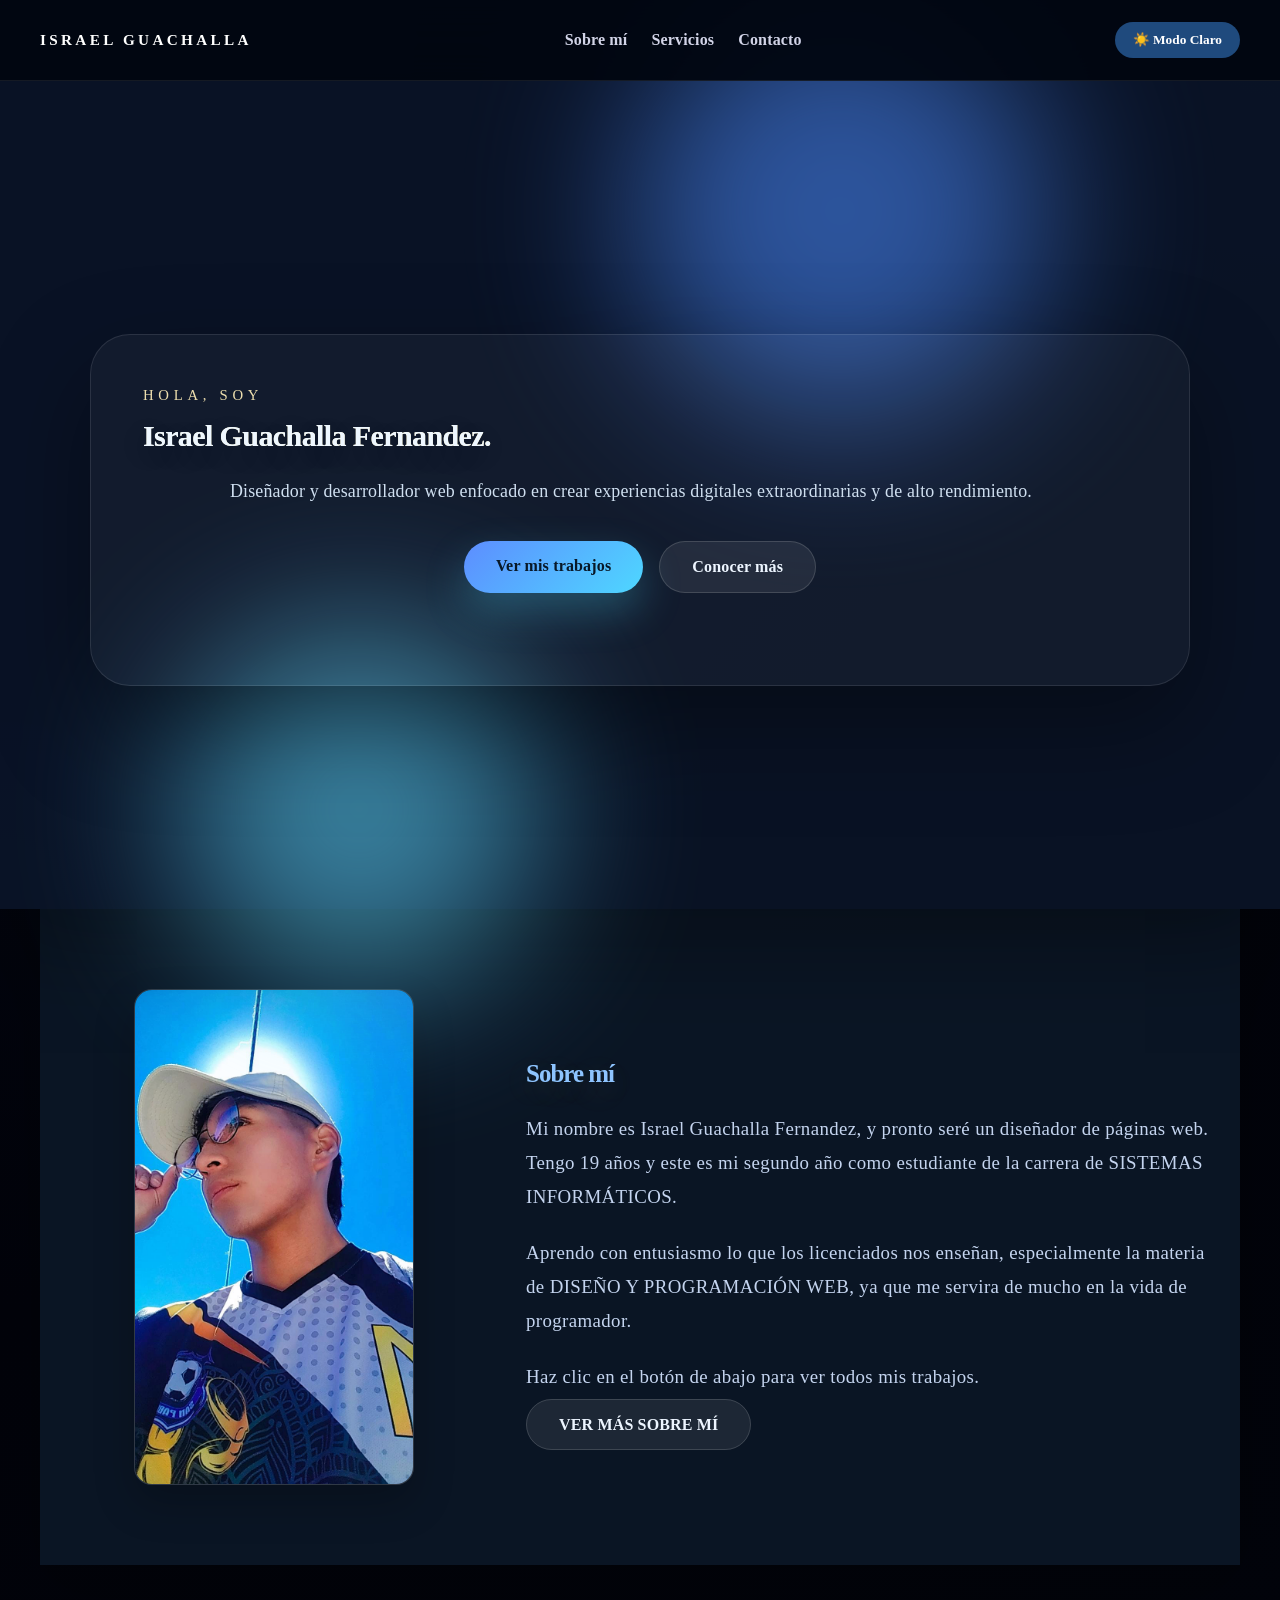
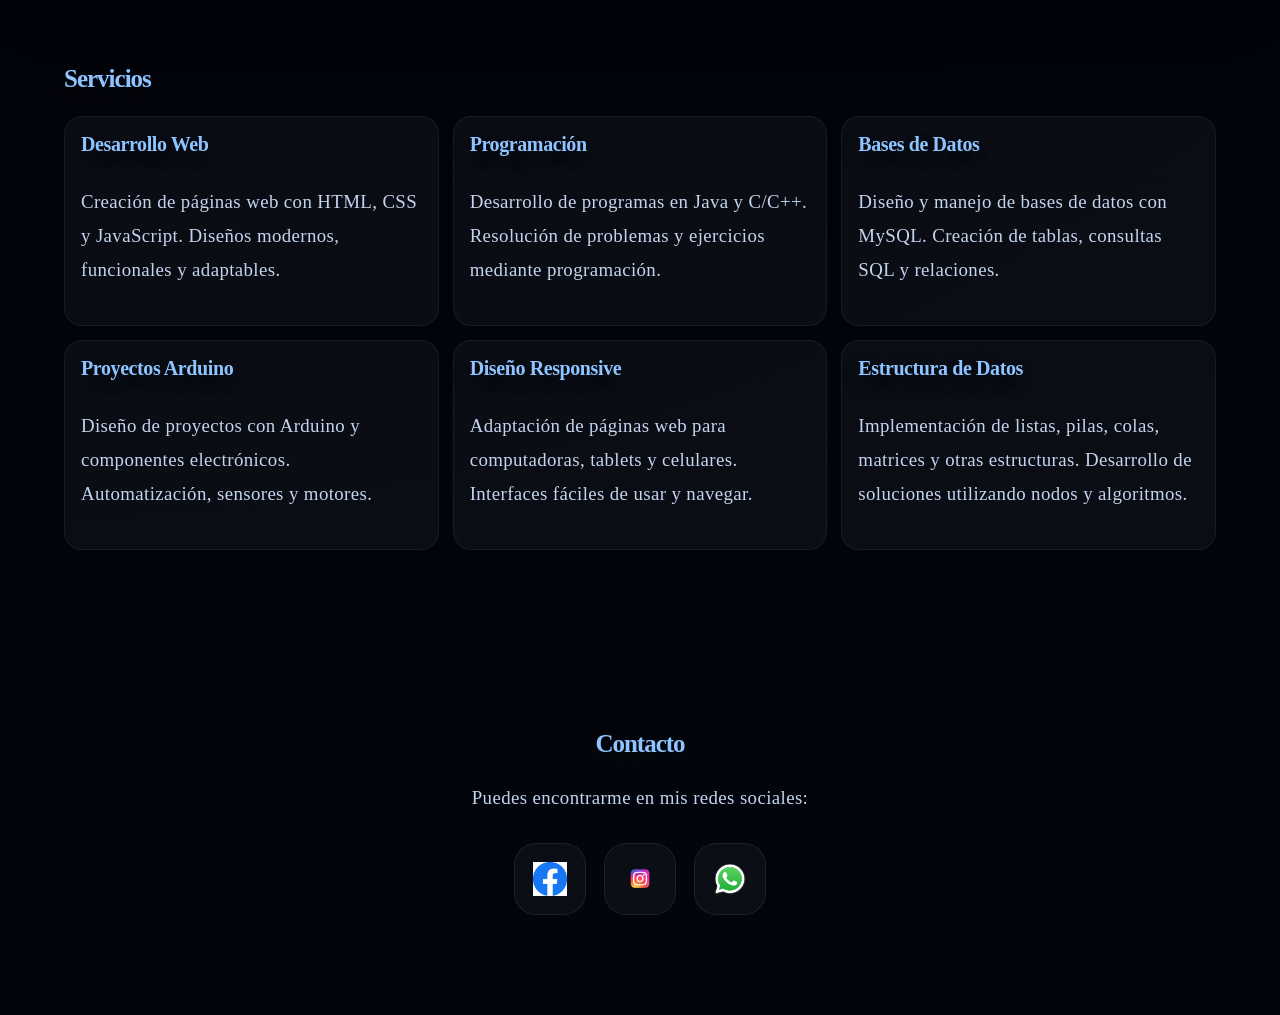
==== index.html @ 0d84df18 "Add files via upload" ====
<!DOCTYPE html>
<html lang="es">
<head>
  <meta charset="UTF-8" />
  <meta name="viewport" content="width=device-width, initial-scale=1.0">
  <title>Israel G.F</title>
  <link rel="stylesheet" href="miBlog.css">
  </head>
<body>

  <!-- Navegación -->
  <header>
    <div class="brand">Israel Guachalla </div>
    <nav>
      <a href="#sobre">Sobre mí</a>
      <a href="#servicios">Servicios</a>
      <a href="contacto.html">Contacto</a>
    </nav>
    <button class="modo-toggle" id="modoToggle">🌙 Modo Oscuro</button>
  </header>

  <!-- Portada -->
  <section class="hero">
    <div class="hero-inner">
      <div class="hero-subtitle">Hola, soy</div>
      <h1 class="hero-title">Israel Guachalla Fernandez.</h1>
      <p class="hero-description">Diseñador y desarrollador web enfocado en crear experiencias digitales extraordinarias y de alto rendimiento.</p>
      <div class="hero-actions">
        <a href="mis-trabajos.html" class="btn-primary" target="_blank">Ver mis trabajos</a>
        <a href="sobre-mi.html" class="btn-secondary">Conocer más</a>
      </div>
    </div>
  </section>

  <!-- Sobre mí -->
  <section class="sobre-mi" id="sobre">
    <div class="sobre-mi-inner">
      <img src="yo2.jpeg" alt="Foto de Israel">
      <div class="sobre-mi-content">
        <h2>Sobre mí</h2>
        <p>Mi nombre es Israel Guachalla Fernandez, y pronto seré un diseñador de páginas web. Tengo 19 años y este es mi segundo año como estudiante de la carrera de SISTEMAS INFORMÁTICOS.</p>
        <p>Aprendo con entusiasmo lo que los licenciados nos enseñan, especialmente la materia de DISEÑO Y PROGRAMACIÓN WEB, ya que me servira de mucho en la vida de programador.</p>
        <p>Haz clic en el botón de abajo para ver todos mis trabajos.</p>
        <a href="sobre-mi.html" class="btn-secondary">VER MÁS SOBRE MÍ</a>
      </div>
    </div>
  </section>

  <!-- Servicios -->
  <section class="servicios" id="servicios">
    <h2>Servicios</h2>
    <div class="servicio-grid">
      <div class="caja">
        <h3>Desarrollo Web</h3>
        <p>Creación de páginas web con HTML, CSS y JavaScript. Diseños modernos, funcionales y adaptables.</p>
      </div>

      <div class="caja">
        <h3>Programación</h3>
        <p>Desarrollo de programas en Java y C/C++. Resolución de problemas y ejercicios mediante programación.</p>
      </div>

      <div class="caja">
        <h3>Bases de Datos</h3>
        <p>Diseño y manejo de bases de datos con MySQL. Creación de tablas, consultas SQL y relaciones.</p>
      </div>

      <div class="caja">
        <h3>Proyectos Arduino</h3>
        <p>Diseño de proyectos con Arduino y componentes electrónicos. Automatización, sensores y motores.</p>
      </div>

      <div class="caja">
        <h3>Diseño Responsive</h3>
        <p>Adaptación de páginas web para computadoras, tablets y celulares. Interfaces fáciles de usar y navegar.</p>
      </div>

      <div class="caja">
        <h3>Estructura de Datos</h3>
        <p>Implementación de listas, pilas, colas, matrices y otras estructuras. Desarrollo de soluciones utilizando nodos y algoritmos.</p>
      </div>

    </div>

  </section>

  <!-- Contacto -->
  <section id="contacto" class="contacto">
    <h2>Contacto</h2>
    <p>Puedes encontrarme en mis redes sociales:</p>
    <div class="redes">
      <a href="https://www.facebook.com/share/1B2pwtHwh8/" target="_blank">
        <img src="face.png" alt="Facebook">
      </a>
      <a href="https://www.instagram.com/d22_azzr.fx?igsh=MmNqcXRwdzZ0enEx" target="_blank">
        <img src="Instagram.png" alt="Instagram">
      </a>
      <a href="https://wa.me/59165571851" target="_blank">
        <img src="whatsapp.webp" alt="WhatsApp">
      </a>
    </div>
  </section>

  <!-- Script para alternar modo (persistente: 'modo' = 'dark'|'light') -->
  <script>
    const botonModo = document.getElementById('modoToggle');
    const body = document.body;

    // Aplicar modo guardado (dark | light). Por defecto 'dark'
    const modoGuardado = localStorage.getItem('modo') || 'dark';
    if (modoGuardado === 'dark') {
      body.classList.add('dark-mode');
      body.classList.remove('light-mode');
      botonModo.textContent = '☀️ Modo Claro';
    } else {
      body.classList.add('light-mode');
      body.classList.remove('dark-mode');
      botonModo.textContent = '🌙 Modo Oscuro';
    }

    botonModo.addEventListener('click', () => {
      if (body.classList.contains('dark-mode')) {
        // Pasar a claro
        body.classList.remove('dark-mode');
        body.classList.add('light-mode');
        localStorage.setItem('modo', 'light');
        botonModo.textContent = '🌙 Modo Oscuro';
      } else {
        // Pasar a oscuro
        body.classList.remove('light-mode');
        body.classList.add('dark-mode');
        localStorage.setItem('modo', 'dark');
        botonModo.textContent = '☀️ Modo Claro';
      }
    });
  </script>
  <script src="js1.js"></script>

</body>
</html>
---- miBlog.css ----
*, *::before, *::after {
  box-sizing: border-box;
}

body {
  font-family: 'Inter', 'Poppins', system-ui, -apple-system, BlinkMacSystemFont, 'Segoe UI', sans-serif;
  margin: 0;
  min-height: 100vh;
  color: #edf5ff;
  background: radial-gradient(circle at top, rgba(16, 82, 214, 0.14) 0%, rgba(10, 18, 44, 0.96) 30%, #02050e 100%);
  overflow-x: hidden;
  letter-spacing: 0.01em;
  text-rendering: optimizeLegibility;
  -webkit-font-smoothing: antialiased;
  -moz-osx-font-smoothing: grayscale;
}

body::before {
  content: "";
  position: fixed;
  inset: 0;
  background: radial-gradient(circle at top right, rgba(93, 215, 255, 0.06), transparent 22%), radial-gradient(circle at left bottom, rgba(92, 151, 255, 0.08), transparent 24%);
  pointer-events: none;
  z-index: -1;
}

body, button, input, textarea, select {
  font-family: inherit;
}

h1, h2, h3 {
  color: #f3f8ff;
  letter-spacing: -0.02em;
  text-shadow: 0 8px 30px rgba(0, 0, 0, 0.18);
}

p, a, li, span {
  color: rgba(224, 234, 255, 0.92);
}

header {
  position: sticky;
  top: 0;
  z-index: 10;
  display: flex;
  align-items: center;
  justify-content: space-between;
  padding: 22px 40px;
  gap: 20px;
  background: rgba(5, 12, 25, 0.88);
  backdrop-filter: blur(20px);
  border-bottom: 1px solid rgba(255, 255, 255, 0.08);
}

.brand {
  color: #ffffff;
  font-weight: 800;
  letter-spacing: 0.22em;
  text-transform: uppercase;
  font-size: 0.95rem;
}

nav {
  display: flex;
  align-items: center;
  gap: 24px;
  flex-wrap: wrap;
}

nav a {
  text-decoration: none;
  color: rgba(221, 223, 243, 0.95);
  font-weight: 600;
  transition: color 0.2s ease, transform 0.2s ease;
}

nav a:hover {
  color: #84c1ff;
  transform: translateY(-1px);
}

.modo-toggle {
  padding: 10px 18px;
  border: none;
  border-radius: 999px;
  background: rgba(255, 255, 255, 0.08);
  color: #eef5ff;
  font-weight: 700;
  cursor: pointer;
  transition: background 0.2s ease, transform 0.2s ease;
}

.modo-toggle:hover {
  background: rgba(255, 255, 255, 0.16);
  transform: translateY(-1px);
}

.hero {
  display: grid;
  place-items: center;
  min-height: 92vh;
  padding: 90px 32px 60px;
  position: relative;
}

.hero::before,
.hero::after {
  content: "";
  position: absolute;
  border-radius: 50%;
  filter: blur(80px);
  opacity: 0.55;
}

.hero::before {
  width: 420px;
  height: 420px;
  top: -80px;
  right: 18%;
  background: #4b8bff;
}

.hero::after {
  width: 360px;
  height: 360px;
  bottom: -80px;
  left: 14%;
  background: #5fd8ff;
}

.hero-inner {
  position: relative;
  width: 100%;
  max-width: 1100px;
  padding: 52px;
  border-radius: 40px;
  background: linear-gradient(180deg, rgba(7, 15, 40, 0.95), rgba(5, 10, 22, 0.88));
  border: 1px solid rgba(255, 255, 255, 0.1);
  box-shadow: 0 40px 100px rgba(0, 0, 0, 0.35);
  overflow: hidden;
  z-index: 1;
}

.hero-subtitle {
  text-transform: uppercase;
  letter-spacing: 0.32em;
  color: #f9e9b5;
  font-size: 0.92rem;
  margin-bottom: 18px;
  opacity: 0.95;
}

.hero-title {
  font-size: clamp(3rem, 6vw, 5.5rem);
  line-height: 0.95;
  margin: 0 0 24px;
  background: linear-gradient(90deg, #fff7d1 0%, #ffe79a 40%, #ffd564 100%);
  -webkit-background-clip: text;
  background-clip: text;
  color: transparent;
}

.hero-description {
  max-width: 820px;
  margin: 0 auto 34px;
  color: rgba(245, 238, 220, 0.96);
  font-size: 1.12rem;
  line-height: 1.9;
}

.hero-actions {
  display: flex;
  flex-wrap: wrap;
  justify-content: center;
  gap: 16px;
  margin-bottom: 40px;
}

.btn-primary,
.btn-secondary {
  padding: 16px 32px;
  border-radius: 999px;
  text-decoration: none;
  font-weight: 700;
  transition: transform 0.2s ease, box-shadow 0.2s ease, background 0.2s ease;
}

.btn-primary {
  background: linear-gradient(135deg, #5d8dff, #4ed7ff);
  color: #081828;
  box-shadow: 0 18px 40px rgba(78, 215, 255, 0.28);
}

.btn-secondary {
  background: rgba(255, 255, 255, 0.08);
  color: #edf5ff;
  border: 1px solid rgba(255, 255, 255, 0.14);
}

.btn-primary:hover,
.btn-secondary:hover,
.modo-toggle:hover {
  transform: translateY(-1px);
}

.hero-cards {
  display: grid;
  grid-template-columns: repeat(4, minmax(0, 1fr));
  gap: 22px;
  margin-top: 12px;
}

.card {
  border-radius: 24px;
  overflow: hidden;
  border: 1px solid rgba(255, 255, 255, 0.08);
  background: rgba(255, 255, 255, 0.04);
  box-shadow: 0 24px 60px rgba(0, 0, 0, 0.24);
  transition: transform 0.25s ease, border-color 0.25s ease;
}

.card:hover {
  transform: translateY(-6px);
  border-color: rgba(94, 150, 255, 0.32);
}

.card img {
  width: 100%;
  height: 180px;
  object-fit: cover;
  display: block;
}

.card-body {
  padding: 18px 20px 24px;
}

.card-title {
  margin: 0 0 10px;
  font-size: 1rem;
  color: #eef7ff;
}

.card-text {
  margin: 0;
  color: #b7c5e9;
  font-size: 0.95rem;
  line-height: 1.7;
}

.sobre-mi,
.servicios,
.contacto {
  padding: 80px 24px;
  max-width: 1200px;
  margin: 0 auto;
}

.sobre-mi-inner {
  display: grid;
  grid-template-columns: minmax(280px, 420px) minmax(320px, 1fr);
  gap: 42px;
  align-items: center;
}

.sobre-mi img {
  width: 100%;
  max-width: 280px;
  display: block;
  margin: 0 auto;
  border-radius: 18px;
  border: 1px solid rgba(255, 255, 255, 0.12);
  box-shadow: 0 18px 40px rgba(0, 0, 0, 0.22);
  object-fit: cover;
}

.sobre-mi-content h2 {
  font-size: clamp(3rem, 4vw, 4rem);
  margin-bottom: 24px;
  color: #fff8e0;
  letter-spacing: -0.04em;
  line-height: 1.05;
  text-shadow: 0 8px 30px rgba(255, 233, 166, 0.18);
}

.servicios h2,
.contacto h2 {
  font-size: clamp(3rem, 4vw, 4rem);
  margin-bottom: 24px;
  color: #fff8e0;
  letter-spacing: -0.04em;
  line-height: 1.05;
  text-shadow: 0 8px 30px rgba(255, 233, 166, 0.18);
}

.sobre-mi-content p,
.caja p,
.contacto p {
  color: rgba(248, 244, 230, 0.96);
  line-height: 2;
  margin-bottom: 22px;
  font-size: 1.18rem;
  letter-spacing: 0.02em;
  max-width: 780px;
}

.servicio-grid {
  display: grid;
  grid-template-columns: repeat(3, 1fr);
  gap: 14px;
  align-items: start;
}

.caja {
  padding: 16px;
  border-radius: 18px;
  background: rgba(255, 255, 255, 0.035);
  border: 1px solid rgba(255, 255, 255, 0.06);
  transition: transform 0.2s ease, background 0.2s ease;
  min-height: 160px;
  display: flex;
  flex-direction: column;
  justify-content: flex-start;
}

.caja:hover {
  transform: translateY(-3px);
  background: rgba(95, 144, 255, 0.08);
}

.caja h3 {
  margin-top: 0;
  font-size: 1.12rem;
  color: #eef7ff;
  margin-bottom: 10px;
}

/* Responsive: 2 columns on medium screens, 1 on small */
@media (max-width: 980px) {
  .servicio-grid {
    grid-template-columns: repeat(2, 1fr);
    gap: 12px;
  }
  .caja {
    min-height: 140px;
    padding: 14px;
  }
}

@media (max-width: 640px) {
  .servicio-grid {
    grid-template-columns: 1fr;
    gap: 12px;
  }
  .caja {
    min-height: auto;
    padding: 12px;
  }
}

.contacto {
  text-align: center;
  padding-bottom: 100px;
}

.contacto p {
  max-width: 660px;
  margin: 0 auto 28px;
}

.redes {
  display: flex;
  justify-content: center;
  flex-wrap: wrap;
  gap: 18px;
}

.redes a {
  width: 72px;
  height: 72px;
  display: inline-flex;
  align-items: center;
  justify-content: center;
  border-radius: 22px;
  background: rgba(255, 255, 255, 0.06);
  border: 1px solid rgba(255, 255, 255, 0.08);
  transition: transform 0.2s ease, background 0.2s ease;
}

.redes a:hover {
  transform: translateY(-3px);
  background: rgba(255, 255, 255, 0.12);
}

.redes img {
  width: 34px;
  height: 34px;
  object-fit: contain;
}

@media (max-width: 1024px) {
  .hero-cards {
    grid-template-columns: repeat(2, minmax(0, 1fr));
  }
}

@media (max-width: 760px) {
  header {
    padding: 18px 20px;
    flex-direction: column;
    align-items: flex-start;
  }

  nav {
    gap: 16px;
  }

  .hero {
    padding: 70px 20px 50px;
  }

  .hero-inner {
    padding: 36px;
  }

  .hero-cards {
    grid-template-columns: 1fr;
  }

  .sobre-mi-inner {
    grid-template-columns: 1fr;
  }

  .servicios,
  .contacto,
  .sobre-mi {
    padding: 60px 20px;
  }
}

body.dark-mode {
  background: radial-gradient(circle at top left, #030715 0%, #02030a 45%, #02050c 100%);
  color: #d9e6f2;
}

body.dark-mode header {
  background: rgba(2, 7, 18, 0.94);
}

body.dark-mode .hero-inner,
body.dark-mode .card,
body.dark-mode .caja,
body.dark-mode .sobre-mi img,
body.dark-mode .redes a {
  background: rgba(255, 255, 255, 0.04);
}

body.dark-mode .hero-description,
body.dark-mode .card-text,
body.dark-mode .caja p,
body.dark-mode .sobre-mi-content p,
body.dark-mode .contacto p {
  color: #c4d4ef;
}

body.dark-mode .modo-toggle {
  background-color: #1f4a7d;
  color: white;
}

body.dark-mode .hero {
  background: rgba(10, 20, 40, 0.92);
  border-color: rgba(255, 255, 255, 0.12);
  color: #e5effb;
  box-shadow: 0 35px 90px rgba(0, 0, 0, 0.35);
}

body.dark-mode .hero h1 {
  color: #eef7ff;
}

body.dark-mode .hero p {
  color: #cfdff0;
}

body.dark-mode .hero .btn {
  background-color: #4d7fc4;
}

body.dark-mode .sobre-mi {
  background: rgba(12, 24, 40, 0.88);
  box-shadow: 0 25px 70px rgba(0, 0, 0, 0.25);
}

body.dark-mode .sobre-mi h2,
body.dark-mode .servicios h2,
body.dark-mode .contacto h2,
body.dark-mode .caja h3 {
  color: #8ec4ff;
}

/* Modo claro — fondo totalmente blanco y alto contraste */
body.light-mode {
  background: #ffffff;
  color: #0b1220;
}

/* Quitar los degradados decorativos cuando está en modo claro */
body.light-mode::before {
  background: none;
}

body.light-mode header {
  background: #ffffff;
  color: #0b1220;
  border-bottom: 1px solid rgba(15,23,36,0.06);
}

body.light-mode .hero-inner,
body.light-mode .card,
body.light-mode .caja,
body.light-mode .sobre-mi img,
body.light-mode .redes a,
body.light-mode main,
body.light-mode .contacto-contenedor {
  background: #ffffff;
  color: #0b1220;
  border-color: rgba(15,23,36,0.06);
  box-shadow: 0 12px 30px rgba(2,6,23,0.06);
}

body.light-mode .hero-description,
body.light-mode .card-text,
body.light-mode .caja p,
body.light-mode .sobre-mi-content p,
body.light-mode .contacto p {
  color: #0f1724;
}

body.light-mode .modo-toggle {
  background-color: #0ea5e9;
  color: #ffffff;
}

body.light-mode .btn-secondary {
  background: #f3f4f6;
  color: #0b1220;
  border: 1px solid rgba(15,23,36,0.08);
}

/* Colores más contrastados en modo claro */
body.light-mode h1,
body.light-mode h2,
body.light-mode h3 {
  color: #0f1724;
}

body.light-mode p,
body.light-mode a,
body.light-mode li,
body.light-mode span {
  color: #1f2937;
}

body.light-mode nav a {
  color: #0f1724;
}

body.light-mode .brand {
  color: #0f1724;
}

body.light-mode .caja h3 {
  color: #0f1724;
}

body.light-mode .caja p,
body.light-mode .card-text {
  color: #334155;
}

/* Texto más notorio en modo claro */
body.light-mode h1,
body.light-mode h2,
body.light-mode h3 {
  color: #1d4ed8; /* azul vivo para títulos */
}

body.light-mode p,
body.light-mode a,
body.light-mode li,
body.light-mode span {
  color: #0b1220; /* texto oscuro y contrastado */
}

body.light-mode nav a,
body.light-mode a {
  color: #1d4ed8; /* enlaces visibles */
}

body.light-mode .btn-primary {
  color: #081828;
}

/* Aumentar legibilidad en modo claro */
body.light-mode p,
body.light-mode .hero-description,
body.light-mode .sobre-mi-content p,
body.light-mode .caja p,
body.light-mode .card-text {
  font-size: 1.22rem;
  line-height: 1.9;
}

body.light-mode h1 {
  font-size: clamp(3.6rem, 6.2vw, 5.6rem);
}

body.light-mode h2 {
  font-size: clamp(3.2rem, 4.2vw, 4.2rem);
}

body.light-mode h3 {
  font-size: 1.26rem;
}
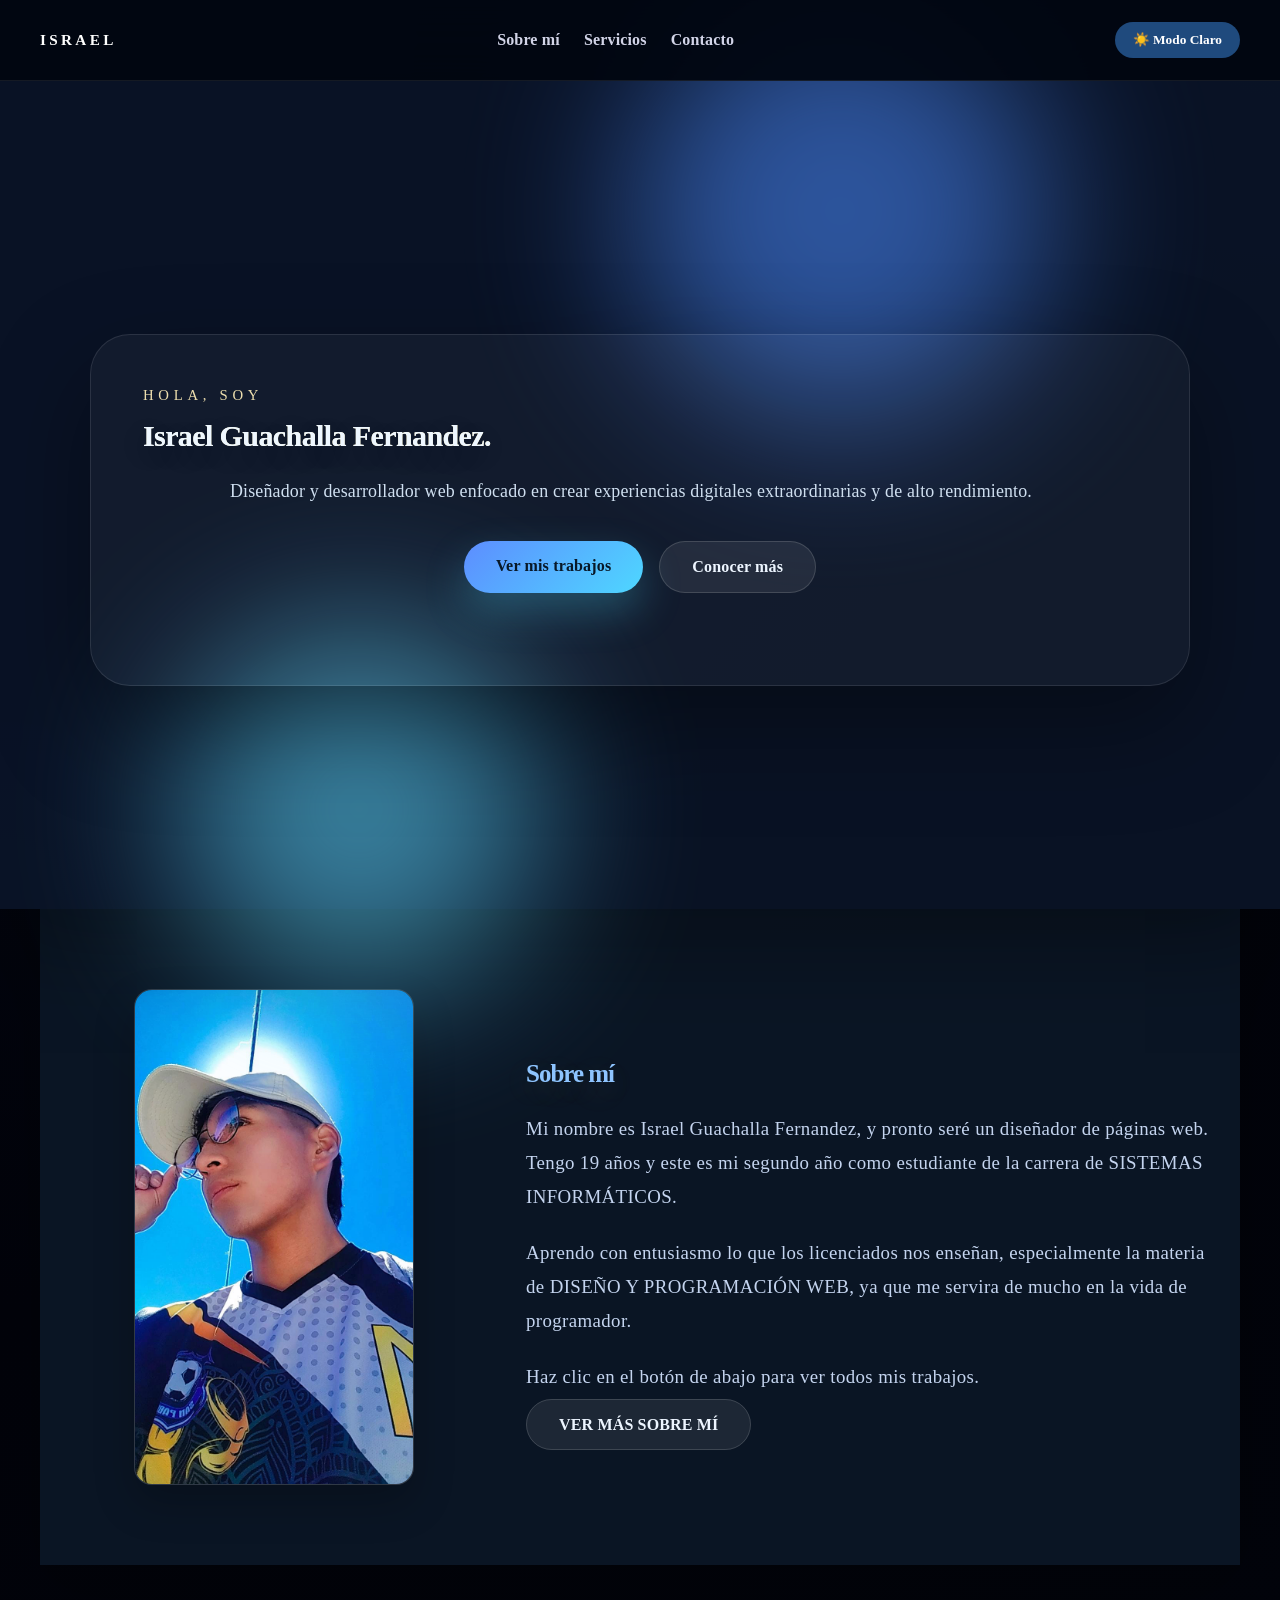
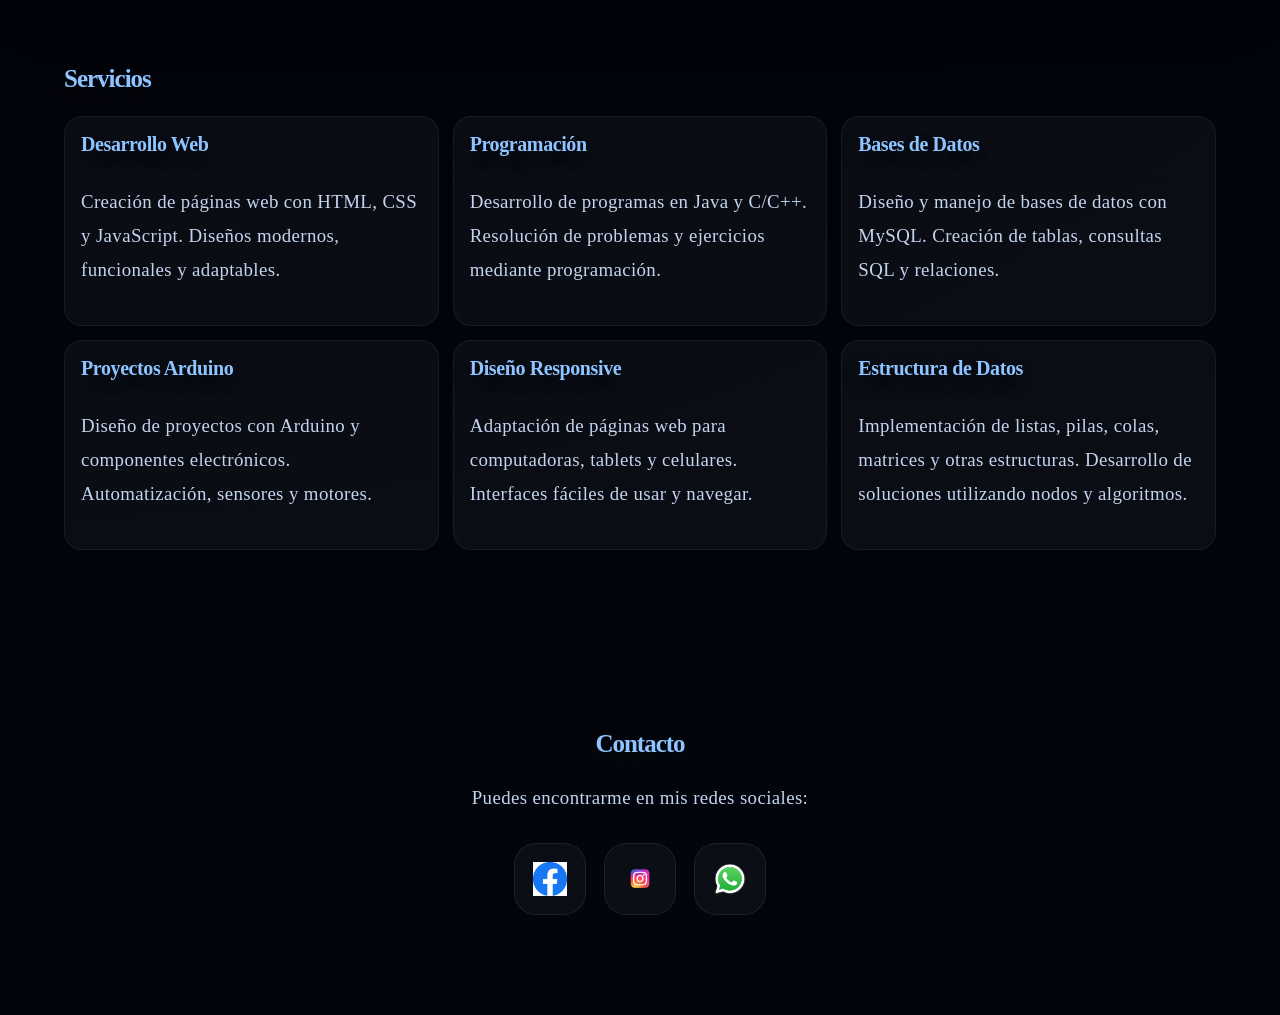
==== commit aaeae23d: "name" ====
--- a/index.html
+++ b/index.html
@@ -10,7 +10,7 @@
 
   <!-- Navegación -->
   <header>
-    <div class="brand">Israel Guachalla </div>
+    <div class="brand">Israel  </div>
     <nav>
       <a href="#sobre">Sobre mí</a>
       <a href="#servicios">Servicios</a>
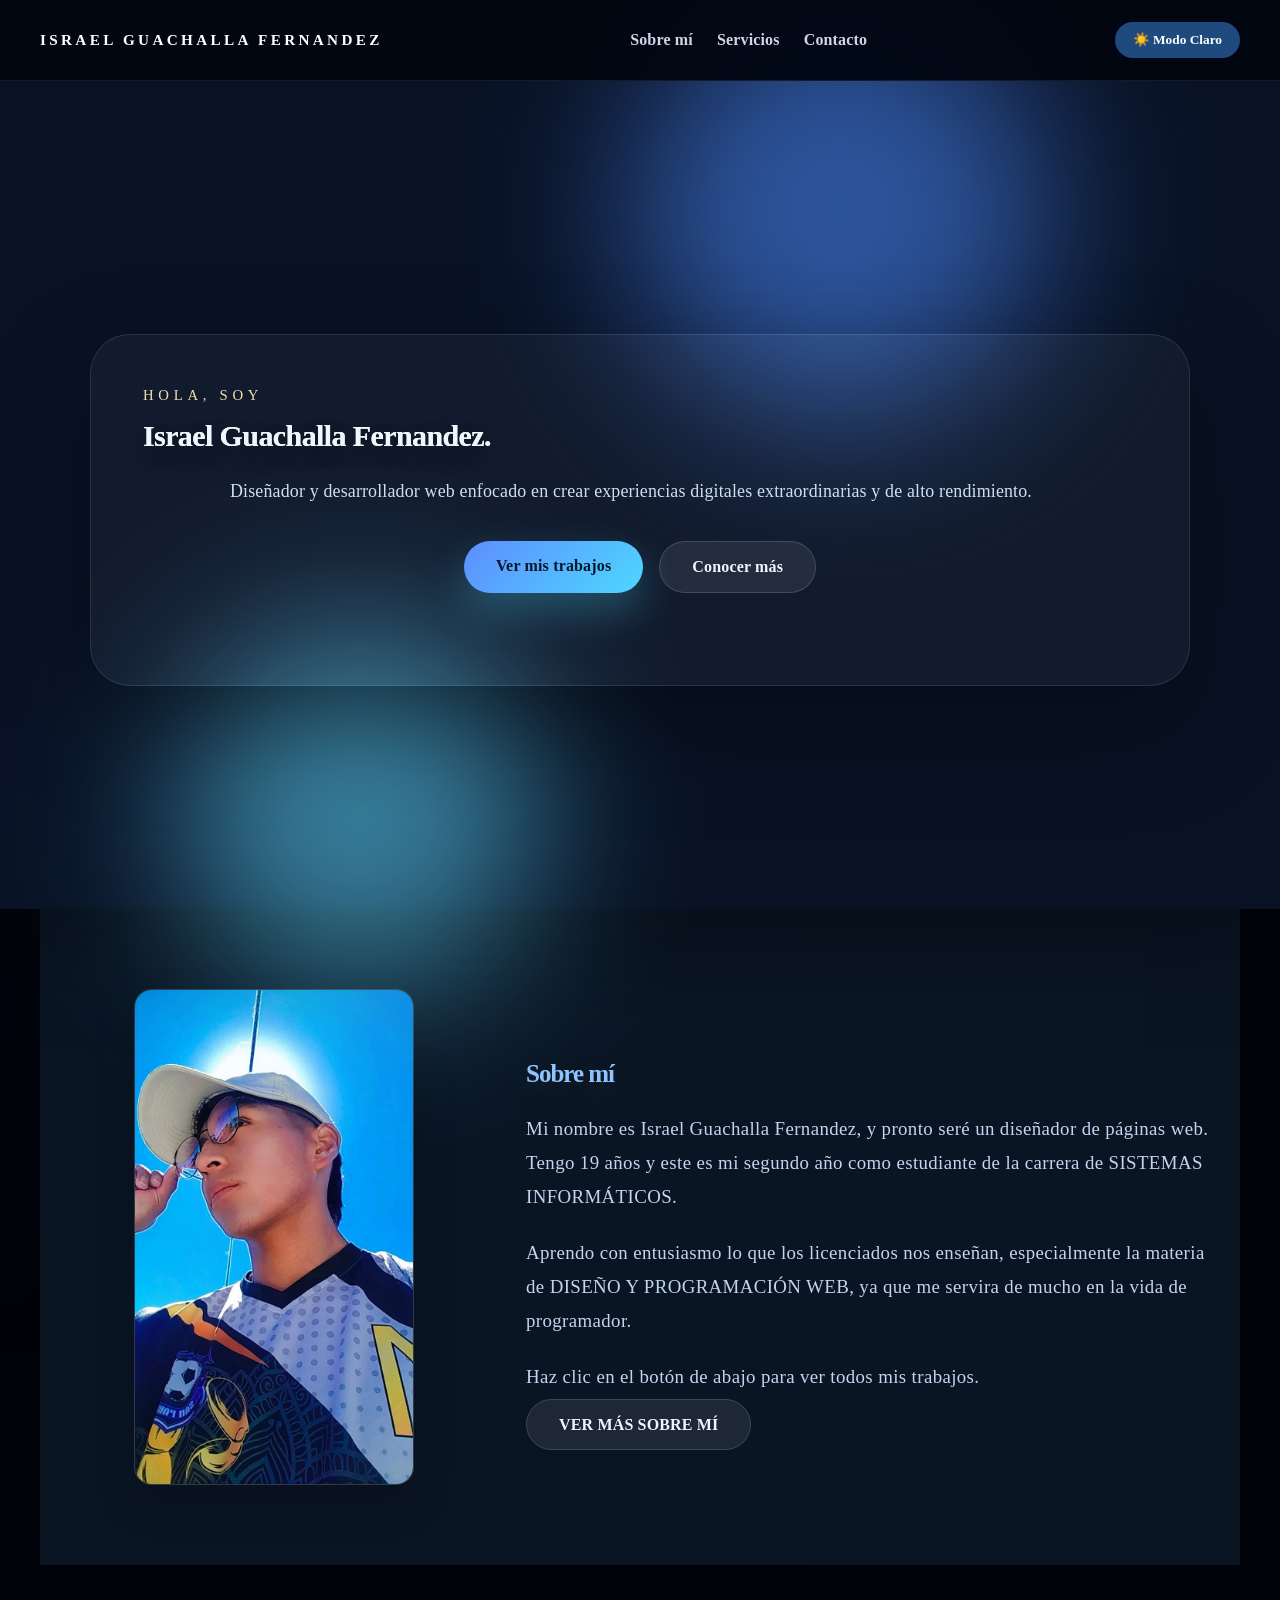
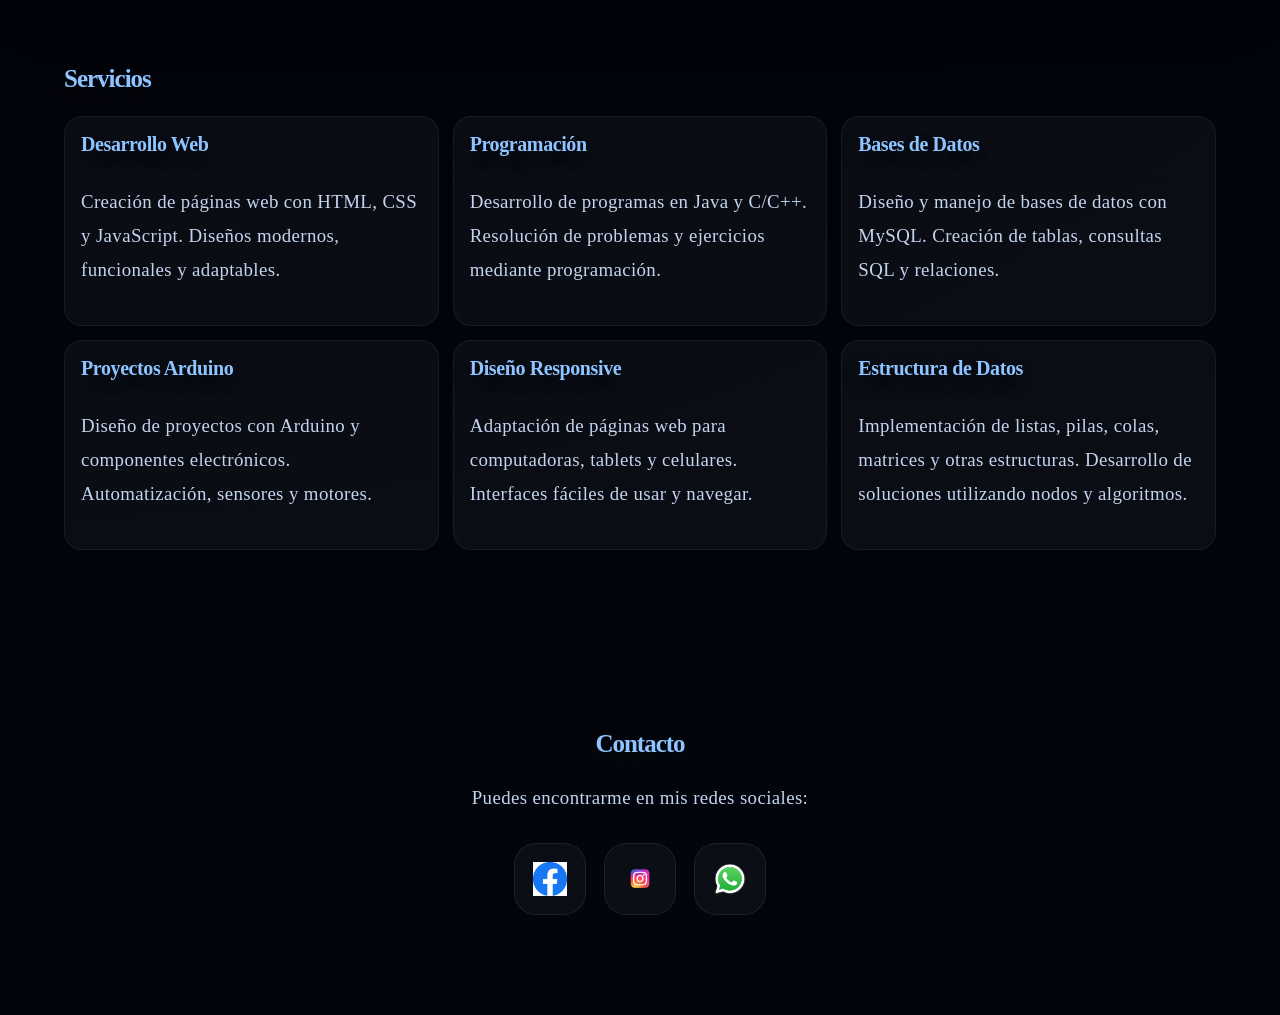
==== commit 8483b779: "nombre" ====
--- a/index.html
+++ b/index.html
@@ -10,7 +10,7 @@
 
   <!-- Navegación -->
   <header>
-    <div class="brand">Israel  </div>
+    <div class="brand">Israel guachalla Fernandez </div>
     <nav>
       <a href="#sobre">Sobre mí</a>
       <a href="#servicios">Servicios</a>
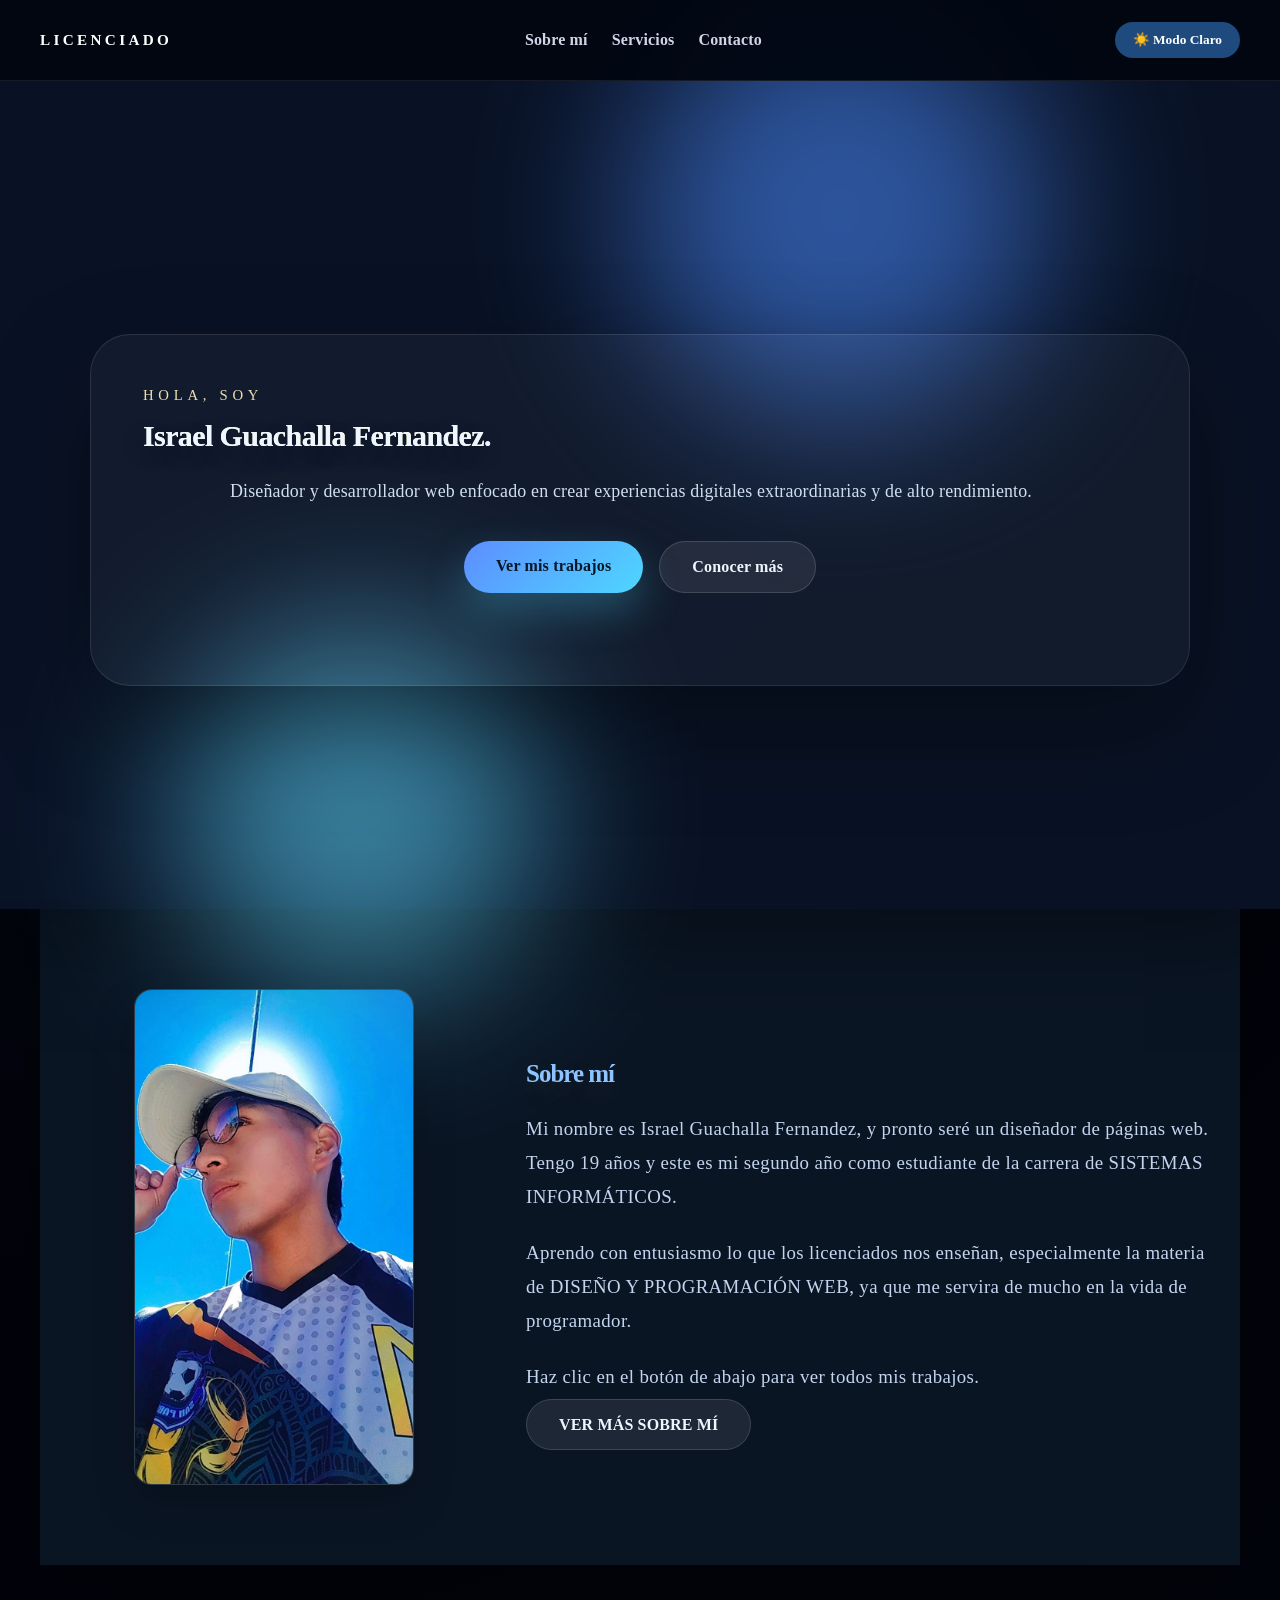
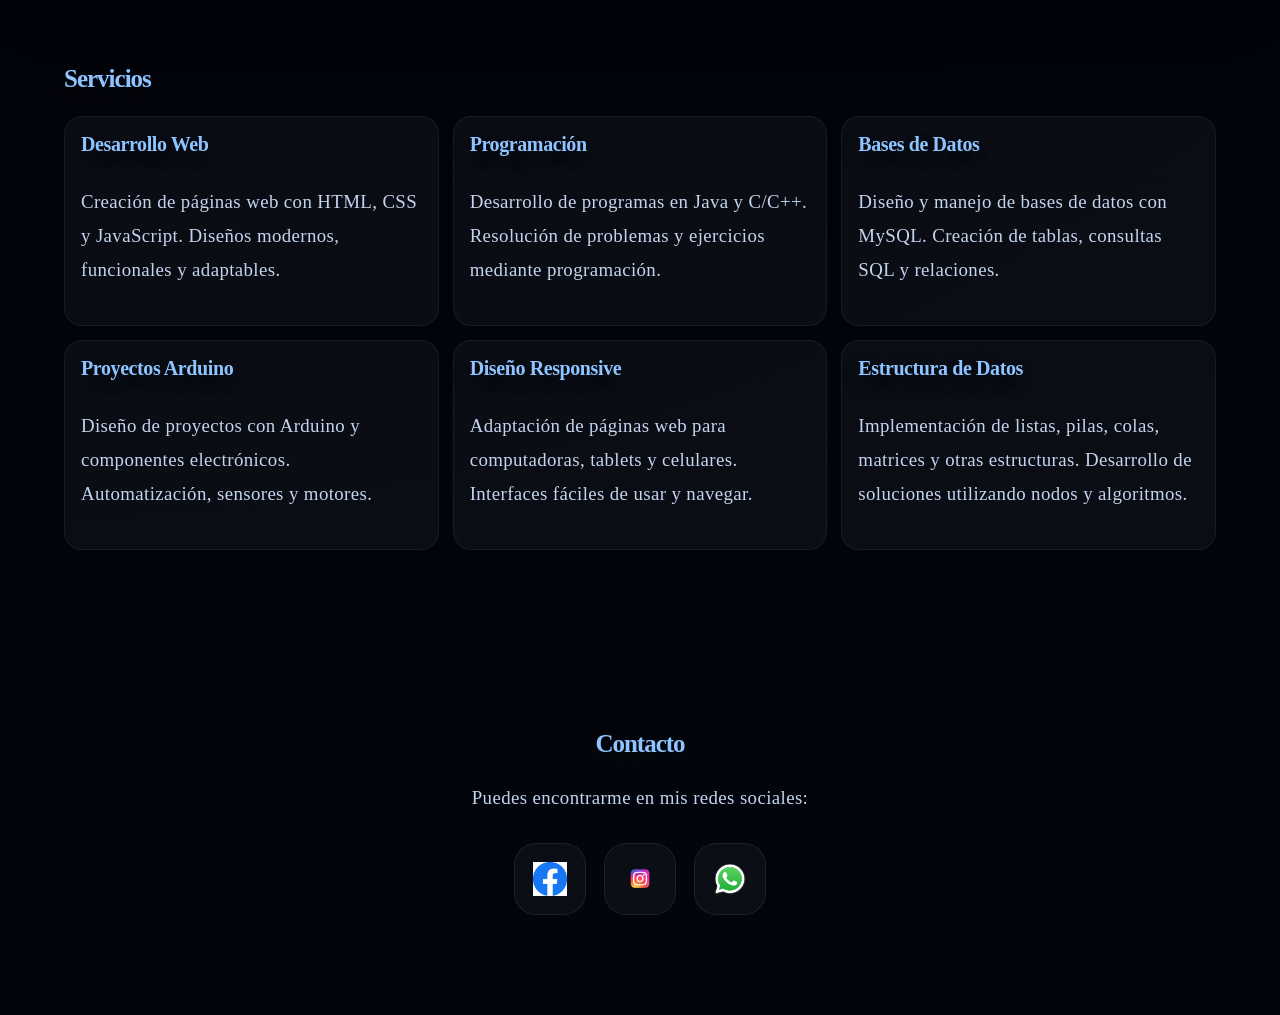
==== commit 3cd5bab9: "name" ====
--- a/index.html
+++ b/index.html
@@ -10,7 +10,7 @@
 
   <!-- Navegación -->
   <header>
-    <div class="brand">Israel guachalla Fernandez </div>
+    <div class="brand">licenciado </div>
     <nav>
       <a href="#sobre">Sobre mí</a>
       <a href="#servicios">Servicios</a>
